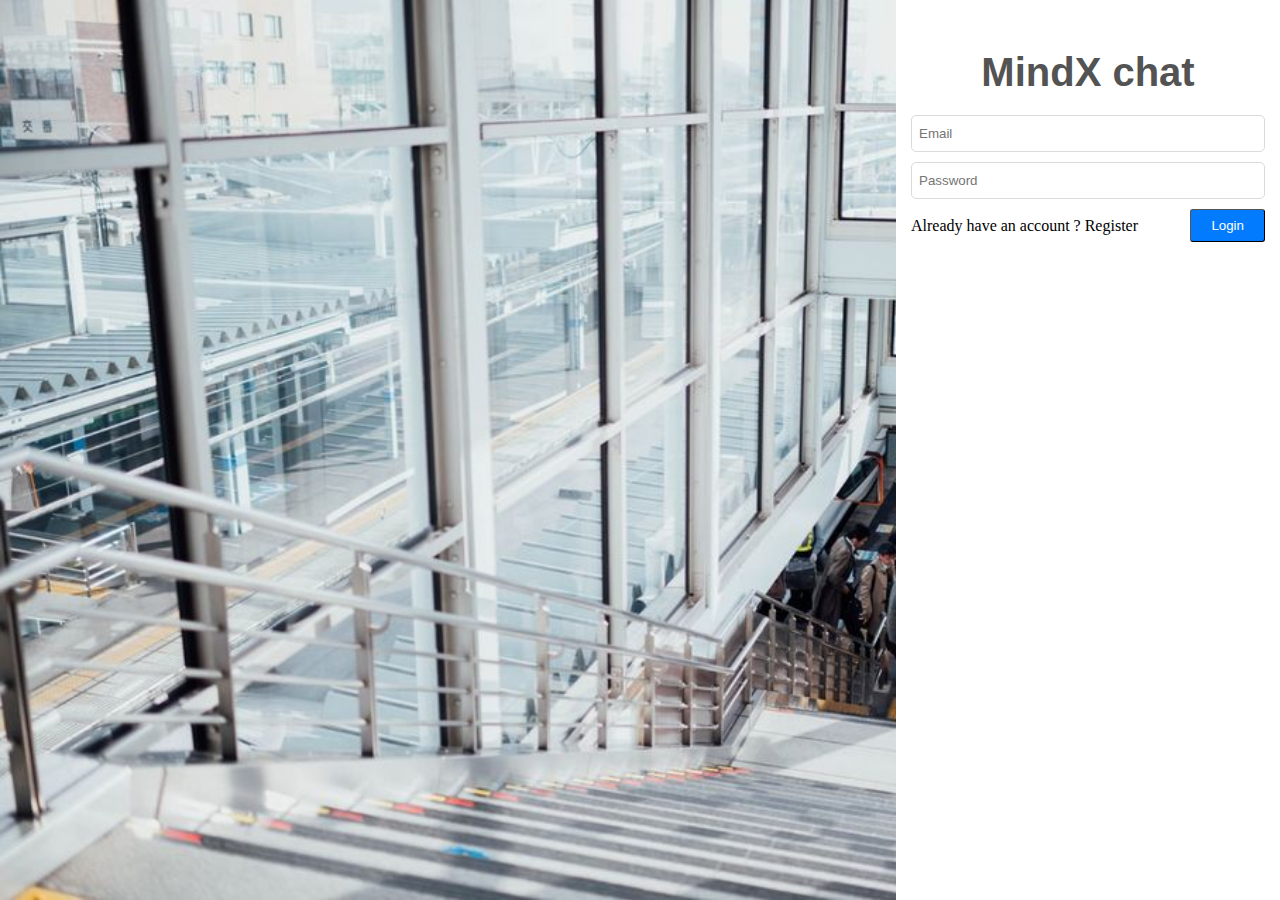
==== CHAT-APP/temp.html @ 00e453c8 "update" ====
<!DOCTYPE html>
<html lang="en">

<head>
  <meta charset="UTF-8">
  <meta name="viewport" content="width=device-width, initial-scale=1.0">
  <title>Document</title>
  <link rel="stylesheet" href="./css/register.css">
  <link rel="stylesheet" href="./css/style.css">
</head>

<div class="login-container">
  <form id="login-form">
    <div class="login-header">MindX chat</div>
    
    <div class="input-wrapper">
      <input type="email" placeholder="Email" name="email">
      <div class="error" id="email-error"></div>
    </div>
    <div class="input-wrapper">
      <input type="password" placeholder="Password" name="password">
      <div class="error" id="password-error"></div>
    </div>
    
    <div class="form-action">
      <div>Already have an account ? <span class="cursor-pointer">Register</span> </div>
      <button class="btn cursor-pointer" type="submit">Login</button>
    </div>
  </form>
</div>
</body> 

</html>
---- CHAT-APP/css/register.css ----
.register-container{
    height: 100vh;
    background-image: url(../img/register-background.jpg);
    background-size: cover;
    display: flex;
    justify-content: flex-end;
  }
  .login-container{
    height: 100vh;
    background-image: url(../img/login-background.jpg);
    background-size: cover;
    display: flex;
    justify-content: flex-end;
  }
  .login-container #login-form{
    height: 100vh;
    background-color: #fff;
    width: 30%;
    padding: 50px 15px;
  }
  .login-container .login-header{
    font-size: 40px;
    color: #535353;
    text-align: center;
    font-weight: 600;
    font-family: sans-serif;
    margin-bottom: 20px;
  }
  .register-container #register-form {
    height: 100vh;
    background-color: #fff;
    width: 30%;
    padding: 50px 15px;
  }
  .register-container .register-header{
    font-size: 40px;
    color: #535353;
    text-align: center;
    font-weight: 600;
    font-family: sans-serif;
    margin-bottom: 20px;
  }
  .name-wrapper,.form-action { 
    display: flex;
    justify-content: space-between;
  }
  .form-action {
    align-items: center;
  }
---- CHAT-APP/css/style.css ----
*{
  margin: 0;
  padding: 0;
  box-sizing: border-box;
}
.input-wrapper input{
  padding: 10px 7px;
  border: 1px solid #dbdbdb;
  border-radius: 5px;
  width: 100%;
  outline: none;
}
.input-wrapper {
  margin-bottom: 10px;
  
}
.btn {
  padding: 8px 20px;
  background: #037BFE;
  color: #fff;
  border-radius: 3px;
  border-width: 1px;
}
.cursor-pointer{
  cursor: pointer;
}
.error{
  color: red;
}
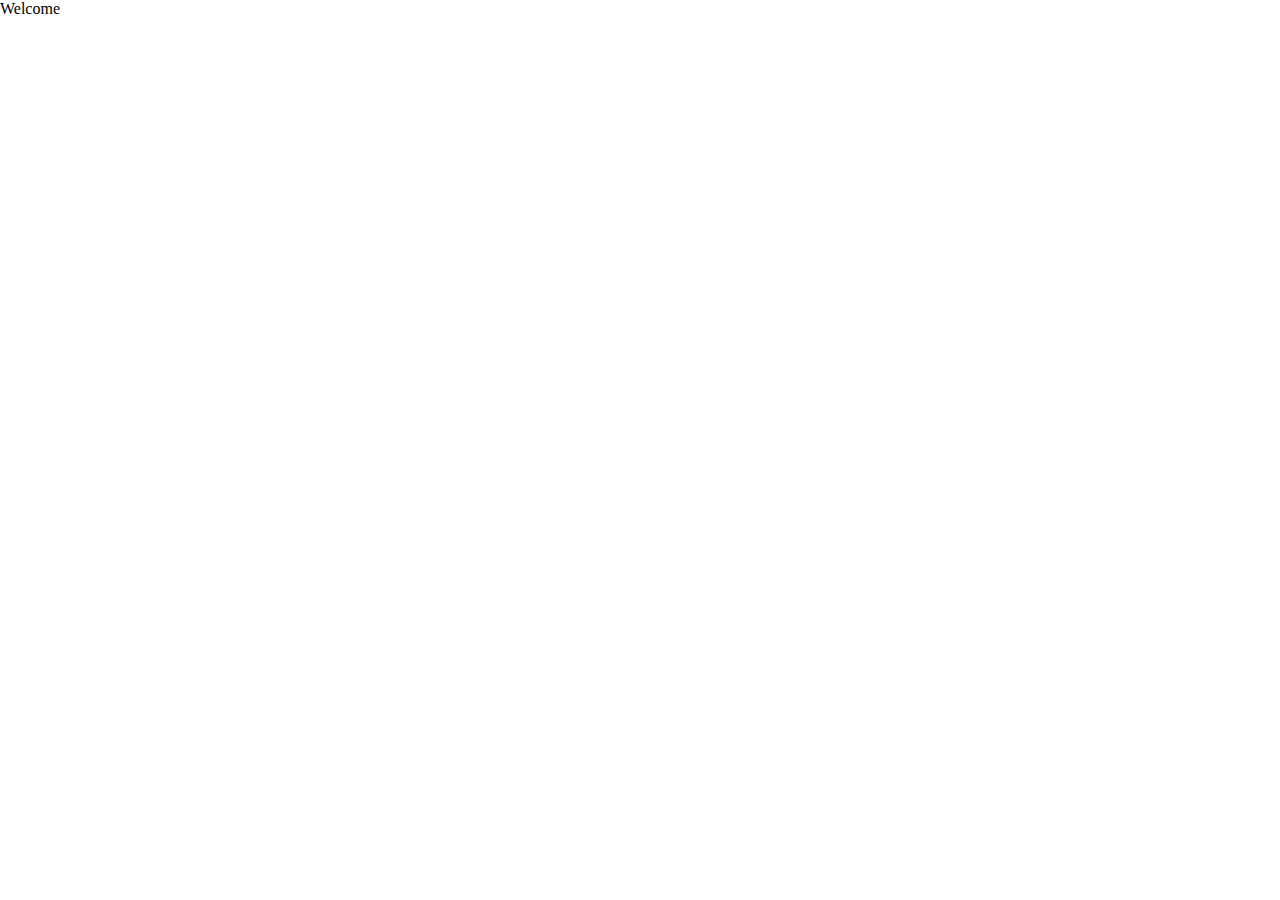
==== commit 7ccce830: "add" ====
--- a/CHAT-APP/temp.html
+++ b/CHAT-APP/temp.html
@@ -5,28 +5,14 @@
   <meta charset="UTF-8">
   <meta name="viewport" content="width=device-width, initial-scale=1.0">
   <title>Document</title>
-  <link rel="stylesheet" href="./css/register.css">
+  <link rel="stylesheet" href="./css/login.css">
   <link rel="stylesheet" href="./css/style.css">
 </head>
 
-<div class="login-container">
-  <form id="login-form">
-    <div class="login-header">MindX chat</div>
-    
-    <div class="input-wrapper">
-      <input type="email" placeholder="Email" name="email">
-      <div class="error" id="email-error"></div>
-    </div>
-    <div class="input-wrapper">
-      <input type="password" placeholder="Password" name="password">
-      <div class="error" id="password-error"></div>
-    </div>
-    
-    <div class="form-action">
-      <div>Already have an account ? <span class="cursor-pointer">Register</span> </div>
-      <button class="btn cursor-pointer" type="submit">Login</button>
-    </div>
-  </form>
+<div class="chatPage-container">
+  <div>
+    Welcome <span id="user"></span>
+  </div>
 </div>
 </body> 
 
--- a/CHAT-APP/css/login.css
+++ b/CHAT-APP/css/login.css
@@ -0,0 +1,28 @@
+.login-container{
+    height: 100vh;
+    background-image: url(../img/login-background.jpg);
+    background-size: cover;
+    display: flex;
+    justify-content: flex-end;
+  }
+  .login-container .login-header{
+    font-size: 40px;
+    color: #535353;
+    text-align: center;
+    font-weight: 600;
+    font-family: sans-serif;
+    margin-bottom: 20px;
+  }
+  .login-container #login-form {
+    height: 100vh;
+    background-color: #fff;
+    width: 30%;
+    padding: 50px 15px;
+  }
+  .name-wrapper,.form-action { 
+    display: flex;
+    justify-content: space-between;
+  }
+  .form-action {
+    align-items: center;
+  }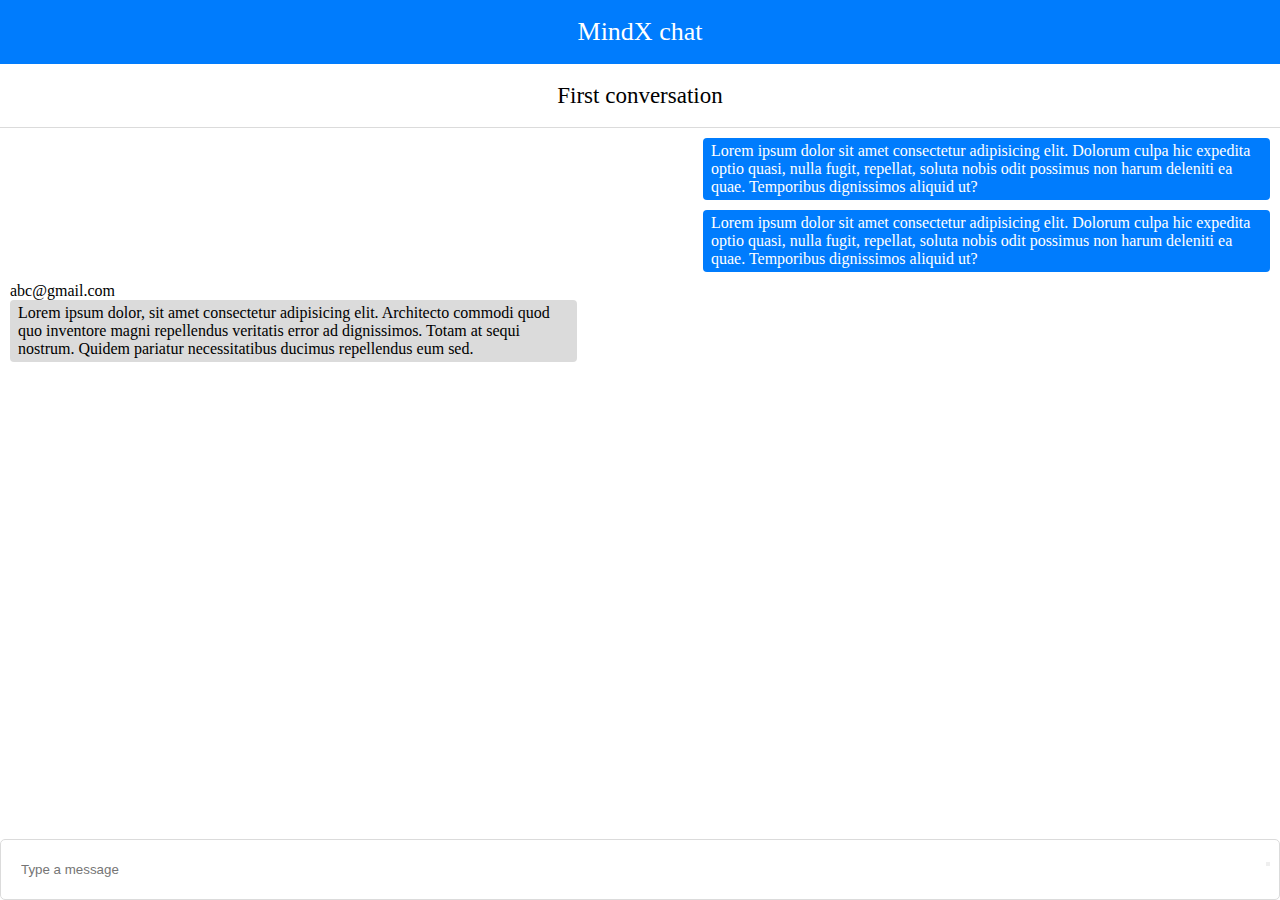
==== commit d155661f: "asd" ====
--- a/CHAT-APP/temp.html
+++ b/CHAT-APP/temp.html
@@ -7,13 +7,37 @@
   <title>Document</title>
   <link rel="stylesheet" href="./css/login.css">
   <link rel="stylesheet" href="./css/style.css">
+  <link rel="stylesheet" href="./css/chat.css">
 </head>
 
-<div class="chatPage-container">
-  <div>
-    Welcome <span id="user"></span>
+<div class="chat-container">
+  <div class="header">
+    MindX chat
+  </div>
+  <div class="main">
+    <div class="conversation-detail">
+      <div class="conversation-title">First conversation</div>
+      <div class="list-messages">
+        <div class="message mine">
+          <div class="content">Lorem ipsum dolor sit amet consectetur adipisicing elit. Dolorum culpa hic expedita optio quasi, nulla fugit, repellat, soluta nobis odit possimus non harum deleniti ea quae. Temporibus dignissimos aliquid ut?</div>
+        </div>
+        <div class="message mine">
+          <div class="content">Lorem ipsum dolor sit amet consectetur adipisicing elit. Dolorum culpa hic expedita optio quasi, nulla fugit, repellat, soluta nobis odit possimus non harum deleniti ea quae. Temporibus dignissimos aliquid ut?</div>
+        </div>
+        <div class="message their">
+          <div class="owner">abc@gmail.com</div>
+          <div class="content">Lorem ipsum dolor, sit amet consectetur adipisicing elit. Architecto commodi quod quo inventore magni repellendus veritatis error ad dignissimos. Totam at sequi nostrum. Quidem pariatur necessitatibus ducimus repellendus eum sed.</div>
+        </div>
+      </div>
+      <form id="send-message-form">
+        <div class="input-wrapper">
+          <input type="text" placeholder="Type a message" name="message"></input>
+        </div>
+        <button type="submit"><i class="fa fa-paper-plane" aria-hidden="true"></i></button>
+      </form>
+    </div>
   </div>
 </div>
-</body> 
+</body>
 
 </html>--- a/CHAT-APP/css/chat.css
+++ b/CHAT-APP/css/chat.css
@@ -0,0 +1,71 @@
+.header{
+    background-color: #007cfd;
+    text-align: center;
+    height: 64px;
+    font-size: 26px;
+    color: #fff;
+    line-height: 64px;
+}
+.chat-container .conversation-title{
+    text-align: center;
+    height: 64px;
+    line-height: 64px;
+    font-size: 23px;
+    border-bottom : 1px solid #dbdbdb;
+}
+.chat-container{
+    height: 100vh;
+}
+.chat-container .main{
+    height: calc(100vh - 64px)
+}
+.chat-container .conversation-detail{
+    height: 100%;
+    display: flex;
+    flex-direction: column;
+}
+.chat-container .list-messages{
+    flex-grow: 1;
+}
+.chat-container #send-message-form{
+    position: relative;
+}
+#send-message-form button{
+    position: absolute;
+    right: 10px;
+    top: 23px;
+}
+#send-message-form .input-wrapper{
+    margin: 0;
+}
+#send-message-form .input-wrapper input{
+    padding: 22px 20px;
+}
+.list-messages .message .content{
+    width: max-content;
+    padding: 4px 8px;
+    border-radius: 4px;
+    max-width: 45%;
+}
+.list-messages .message.mine .content{
+    background-color: #007cfd;
+    color: #fff;
+}
+.list-messages .message.mine{
+    display: flex;
+    justify-content: flex-end;
+    margin-bottom: 10px;
+}
+.list-messages .message.their .content{
+    background-color: #dbdbdb;
+}
+.chat-container .list-messages{
+    padding: 10px;
+}
+.btn-send{
+    color: #007cfd;
+    cursor: pointer;
+}
+.btn-send:hover{
+    color: #c50625;
+}
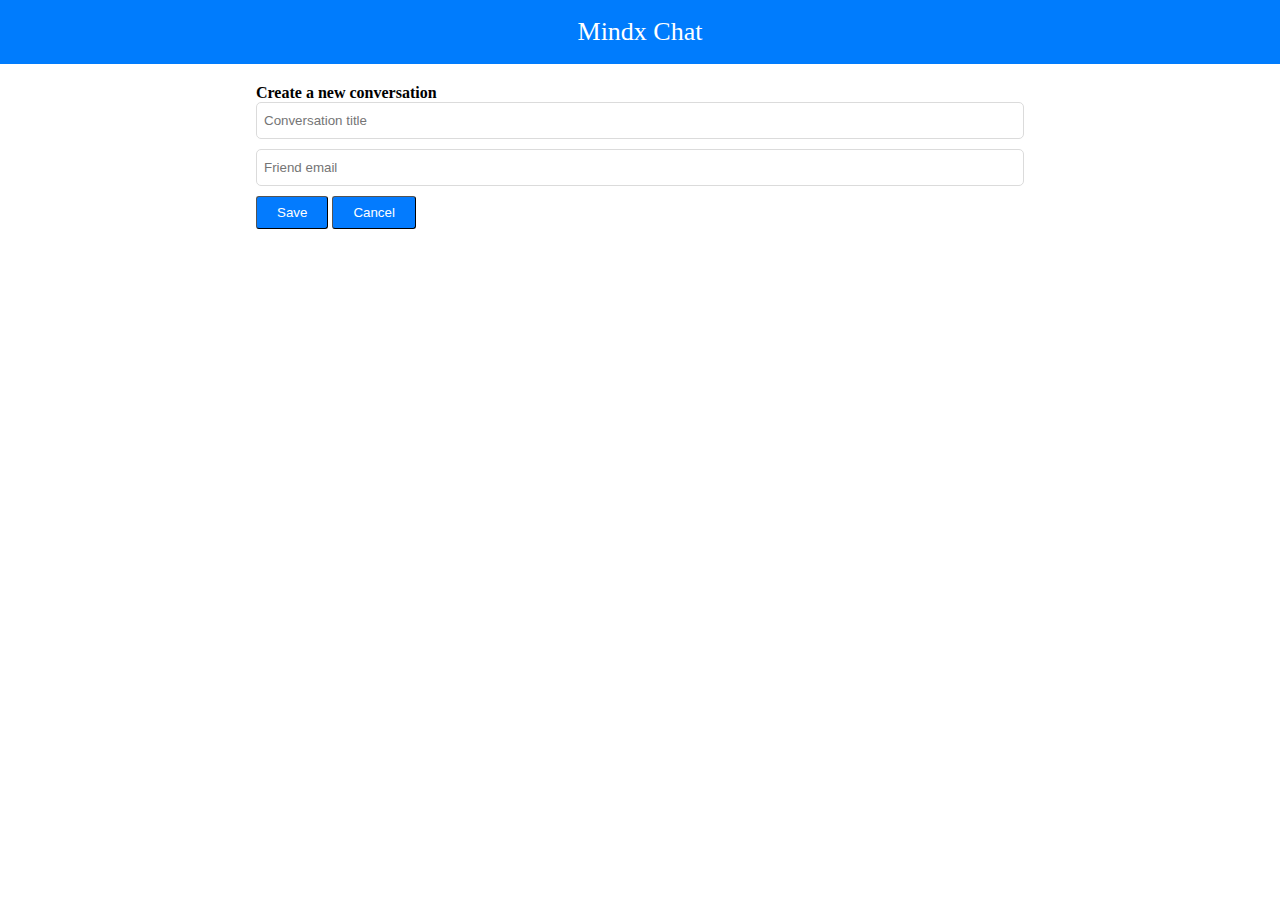
==== commit 529adffe: "update" ====
--- a/CHAT-APP/temp.html
+++ b/CHAT-APP/temp.html
@@ -9,35 +9,23 @@
   <link rel="stylesheet" href="./css/style.css">
   <link rel="stylesheet" href="./css/chat.css">
 </head>
-
-<div class="chat-container">
-  <div class="header">
-    MindX chat
-  </div>
-  <div class="main">
-    <div class="conversation-detail">
-      <div class="conversation-title">First conversation</div>
-      <div class="list-messages">
-        <div class="message mine">
-          <div class="content">Lorem ipsum dolor sit amet consectetur adipisicing elit. Dolorum culpa hic expedita optio quasi, nulla fugit, repellat, soluta nobis odit possimus non harum deleniti ea quae. Temporibus dignissimos aliquid ut?</div>
+<body>
+    <div class="create-conversation-wrapper">
+      <div class="header">Mindx Chat</div>
+      <form id="create-conversation-form" style="width: 60%; margin: auto; margin-top: 20px;">
+        <h4>Create a new conversation</h4>
+        <div class="input-wrapper">
+          <input type="text" placeholder="Conversation title" name="title">
+          <div class="error" id="create-conversation-title-error"></div>
         </div>
-        <div class="message mine">
-          <div class="content">Lorem ipsum dolor sit amet consectetur adipisicing elit. Dolorum culpa hic expedita optio quasi, nulla fugit, repellat, soluta nobis odit possimus non harum deleniti ea quae. Temporibus dignissimos aliquid ut?</div>
+        <div class="input-wrapper">
+          <input type="text" placeholder="Friend email" name="email">
+          <div class="error" id="create-conversation-email-error"></div>
         </div>
-        <div class="message their">
-          <div class="owner">abc@gmail.com</div>
-          <div class="content">Lorem ipsum dolor, sit amet consectetur adipisicing elit. Architecto commodi quod quo inventore magni repellendus veritatis error ad dignissimos. Totam at sequi nostrum. Quidem pariatur necessitatibus ducimus repellendus eum sed.</div>
-        </div>
-      </div>
-      <form id="send-message-form">
-        <div class="input-wrapper">
-          <input type="text" placeholder="Type a message" name="message"></input>
-        </div>
-        <button type="submit"><i class="fa fa-paper-plane" aria-hidden="true"></i></button>
+        <button class="btn">Save</button>
+        <button class="btn btn-bg-light" type="button" id="redirect-to-chat">Cancel</button>
       </form>
     </div>
-  </div>
-</div>
 </body>
 
 </html>--- a/CHAT-APP/css/chat.css
+++ b/CHAT-APP/css/chat.css
@@ -17,12 +17,14 @@
     height: 100vh;
 }
 .chat-container .main{
-    height: calc(100vh - 64px)
+    height: calc(100vh - 64px);
+    display: flex;
 }
 .chat-container .conversation-detail{
     height: 100%;
     display: flex;
     flex-direction: column;
+    width: 85%;
 }
 .chat-container .list-messages{
     flex-grow: 1;
@@ -32,20 +34,25 @@
 }
 #send-message-form button{
     position: absolute;
-    right: 10px;
+    right: 15px;
     top: 23px;
+    border: none;
+    background: transparent;
+    font-size: 1.5rem;
 }
 #send-message-form .input-wrapper{
     margin: 0;
 }
 #send-message-form .input-wrapper input{
     padding: 22px 20px;
+    border-left: none;
 }
 .list-messages .message .content{
     width: max-content;
     padding: 4px 8px;
     border-radius: 4px;
-    max-width: 45%;
+    max-width: 46%;
+    word-break: break-all;
 }
 .list-messages .message.mine .content{
     background-color: #007cfd;
@@ -61,6 +68,7 @@
 }
 .chat-container .list-messages{
     padding: 10px;
+    overflow-y: auto;
 }
 .btn-send{
     color: #007cfd;
@@ -69,3 +77,22 @@
 .btn-send:hover{
     color: #c50625;
 }
+
+.chat-container .aside-left{
+    width: 15%;
+    height: 100%;
+    border-right: 1px solid #dbdbdb;
+}
+.chat-container .aside-left .create-conversation{
+    display: flex;
+    height: 64px;
+    justify-content: center;
+    align-items: center;
+    border-bottom: 1px solid #dbdbdb;
+}
+.chat-container .aside-left .list-conversations .conversation{
+    padding: 10px;
+}
+.chat-container .aside-left .list-conversations .conversation.current{
+    background: #dbdbdb;
+}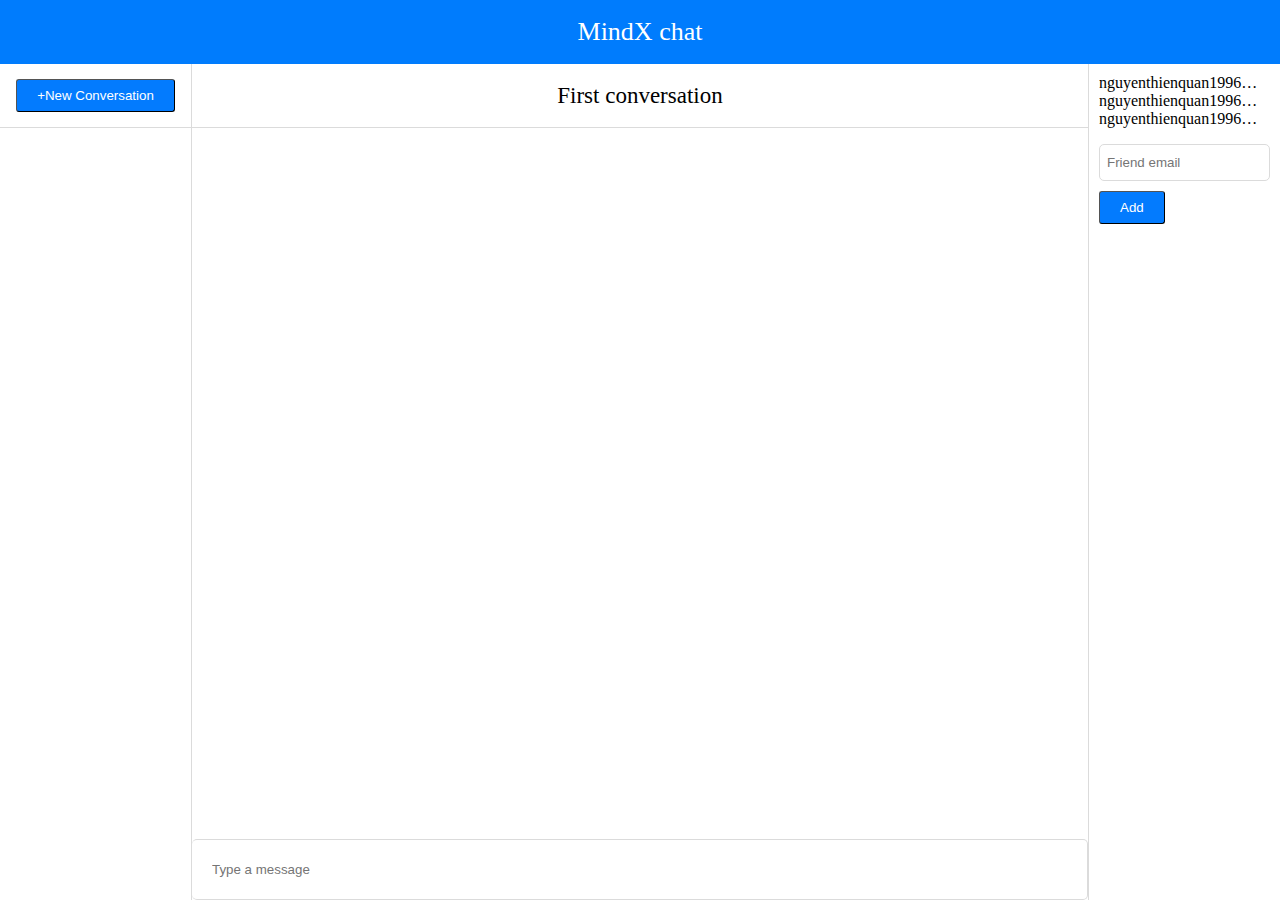
==== commit bce41790: "update" ====
--- a/CHAT-APP/temp.html
+++ b/CHAT-APP/temp.html
@@ -10,22 +10,47 @@
   <link rel="stylesheet" href="./css/chat.css">
 </head>
 <body>
-    <div class="create-conversation-wrapper">
-      <div class="header">Mindx Chat</div>
-      <form id="create-conversation-form" style="width: 60%; margin: auto; margin-top: 20px;">
-        <h4>Create a new conversation</h4>
-        <div class="input-wrapper">
-          <input type="text" placeholder="Conversation title" name="title">
-          <div class="error" id="create-conversation-title-error"></div>
+  <div class="chat-container">
+    <div class="header">
+      MindX chat
+    </div>
+    <div class="main">
+      <div class="aside-left">
+        <div class="create-conversation">
+          <button class="btn cursor-pointer" id="create-conversation">+New Conversation</button>
         </div>
-        <div class="input-wrapper">
-          <input type="text" placeholder="Friend email" name="email">
-          <div class="error" id="create-conversation-email-error"></div>
+        <div class="list-conversations">
+
         </div>
-        <button class="btn">Save</button>
-        <button class="btn btn-bg-light" type="button" id="redirect-to-chat">Cancel</button>
-      </form>
+      </div>
+      <div class="conversation-detail">
+        <div class="conversation-title">First conversation</div>
+        <div class="list-messages">
+
+        </div>
+        <form id="send-message-form">
+          <div class="input-wrapper">
+            <input type="text" placeholder="Type a message" name="message"></input>
+          </div>
+          <button type="submit"><i class="fa fa-paper-plane btn-send" aria-hidden="true"></i></button>
+        </form>
+      </div>
+      <div class="aside-right">
+        <div class="list-users">
+          <div class="user-email">nguyenthienquan1996@gmail.com</div>
+          <div class="user-email">nguyenthienquan1996@gmail.com</div>
+          <div class="user-email" title="nguyenthienquan1996@gmail.com">nguyenthienquan1996@gmail.com</div>
+        </div>
+        <form class="mt-1" id="add-user-form">
+          <div class="input-wrapper">
+            <input type="text" name="email" placeholder="Friend email">
+            <div class="error" id="email-error"></div>
+          </div>
+          <button class="btn">Add</button>
+        </form>
+      </div>
     </div>
+  </div>
 </body>
 
 </html>--- a/CHAT-APP/css/style.css
+++ b/CHAT-APP/css/style.css
@@ -26,4 +26,11 @@
 }
 .error{
   color: red;
+}
+.btn-bg-light{
+  background: transparent;
+  color: #333;
+}
+.mt-1{
+  margin-top: 1rem !important;
 }--- a/CHAT-APP/css/chat.css
+++ b/CHAT-APP/css/chat.css
@@ -24,7 +24,7 @@
     height: 100%;
     display: flex;
     flex-direction: column;
-    width: 85%;
+    width: 70%;
 }
 .chat-container .list-messages{
     flex-grow: 1;
@@ -92,7 +92,31 @@
 }
 .chat-container .aside-left .list-conversations .conversation{
     padding: 10px;
+    position: relative;
 }
 .chat-container .aside-left .list-conversations .conversation.current{
     background: #dbdbdb;
+}
+.chat-container .aside-right{
+    border-left: 1px solid #dbdbdb;
+    width: 15%;
+    padding: 10px;
+}
+.chat-container .aside-right .user-email{
+    overflow: hidden;
+    text-overflow: ellipsis;
+}
+.chat-container .notification{
+    position: absolute;
+    width: 15px;
+    height: 15px;
+    background-color: #007cfd;
+    border-radius: 50%;
+    top: 18px;
+    right: 12px;
+    display: none;
+}
+.chat-container .aside-left .list-conversations{
+    height: calc( 100vh - 128px);
+    overflow: auto;
 }